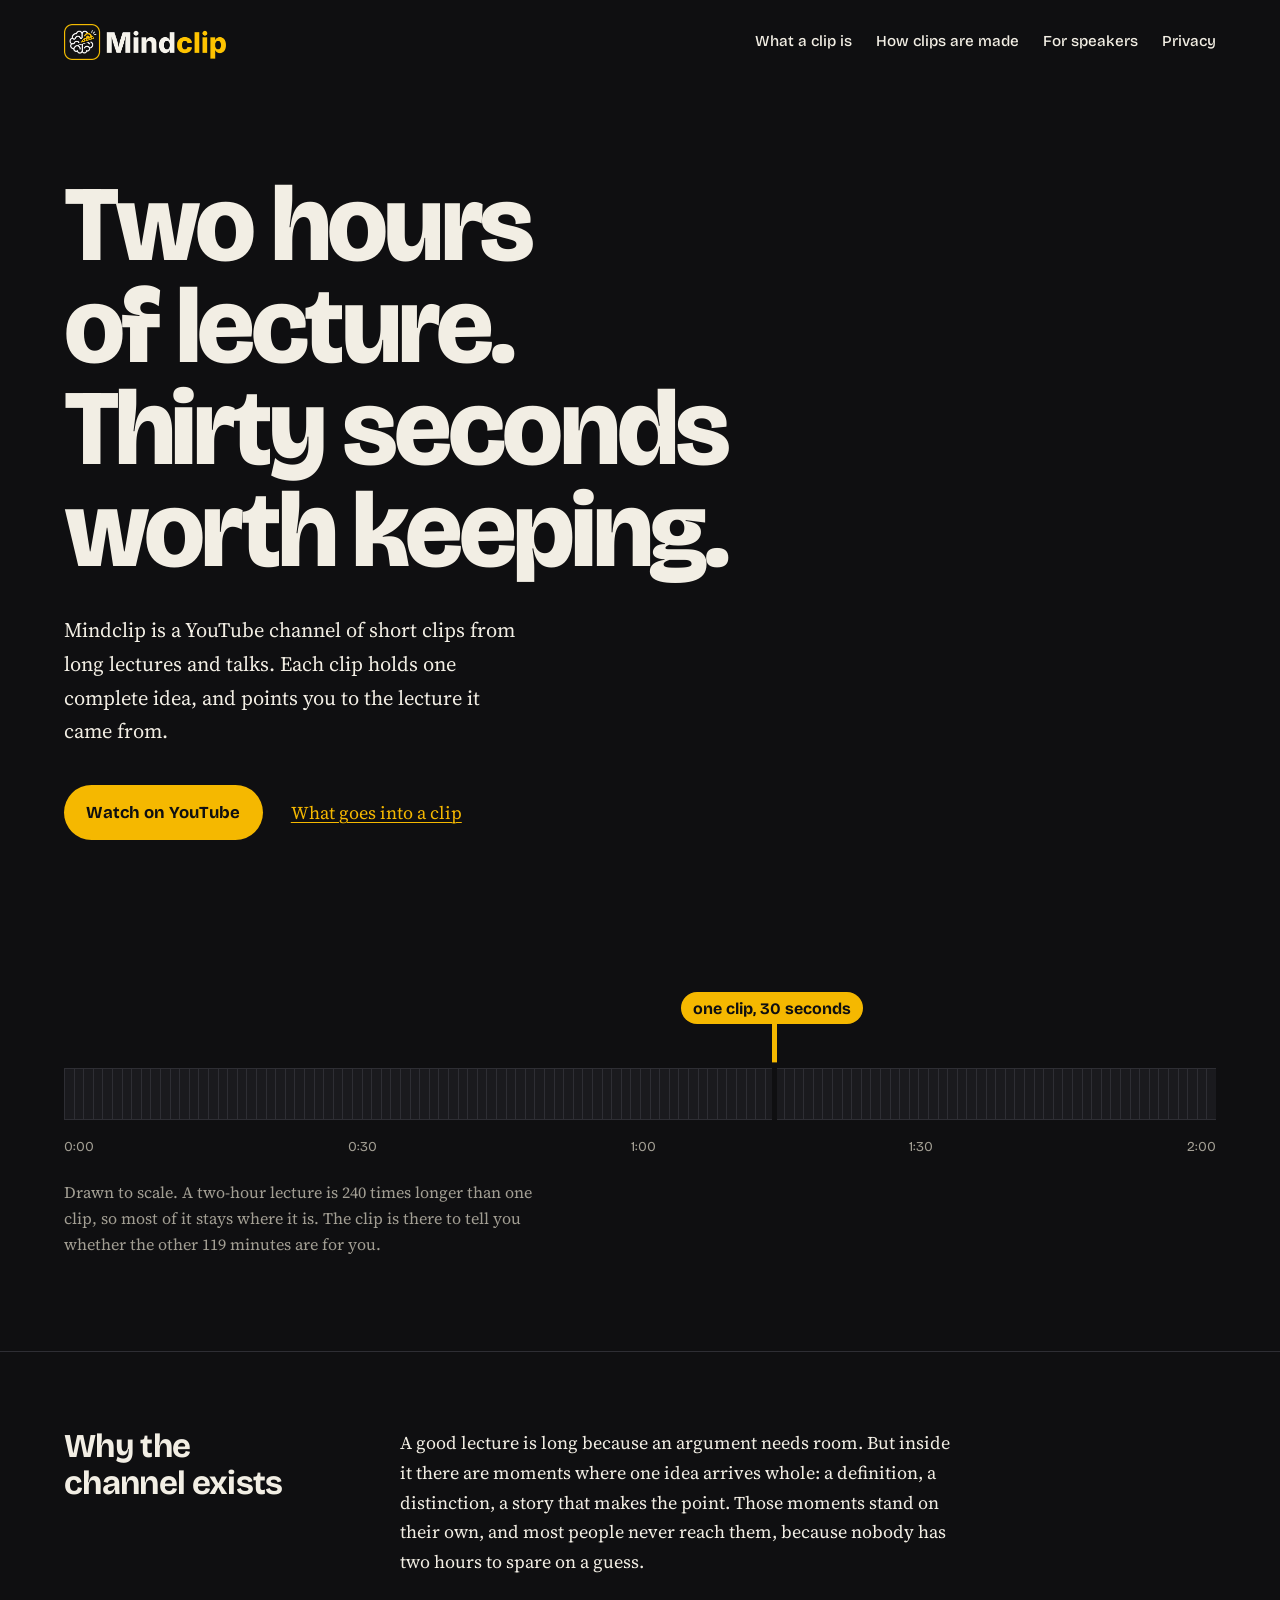
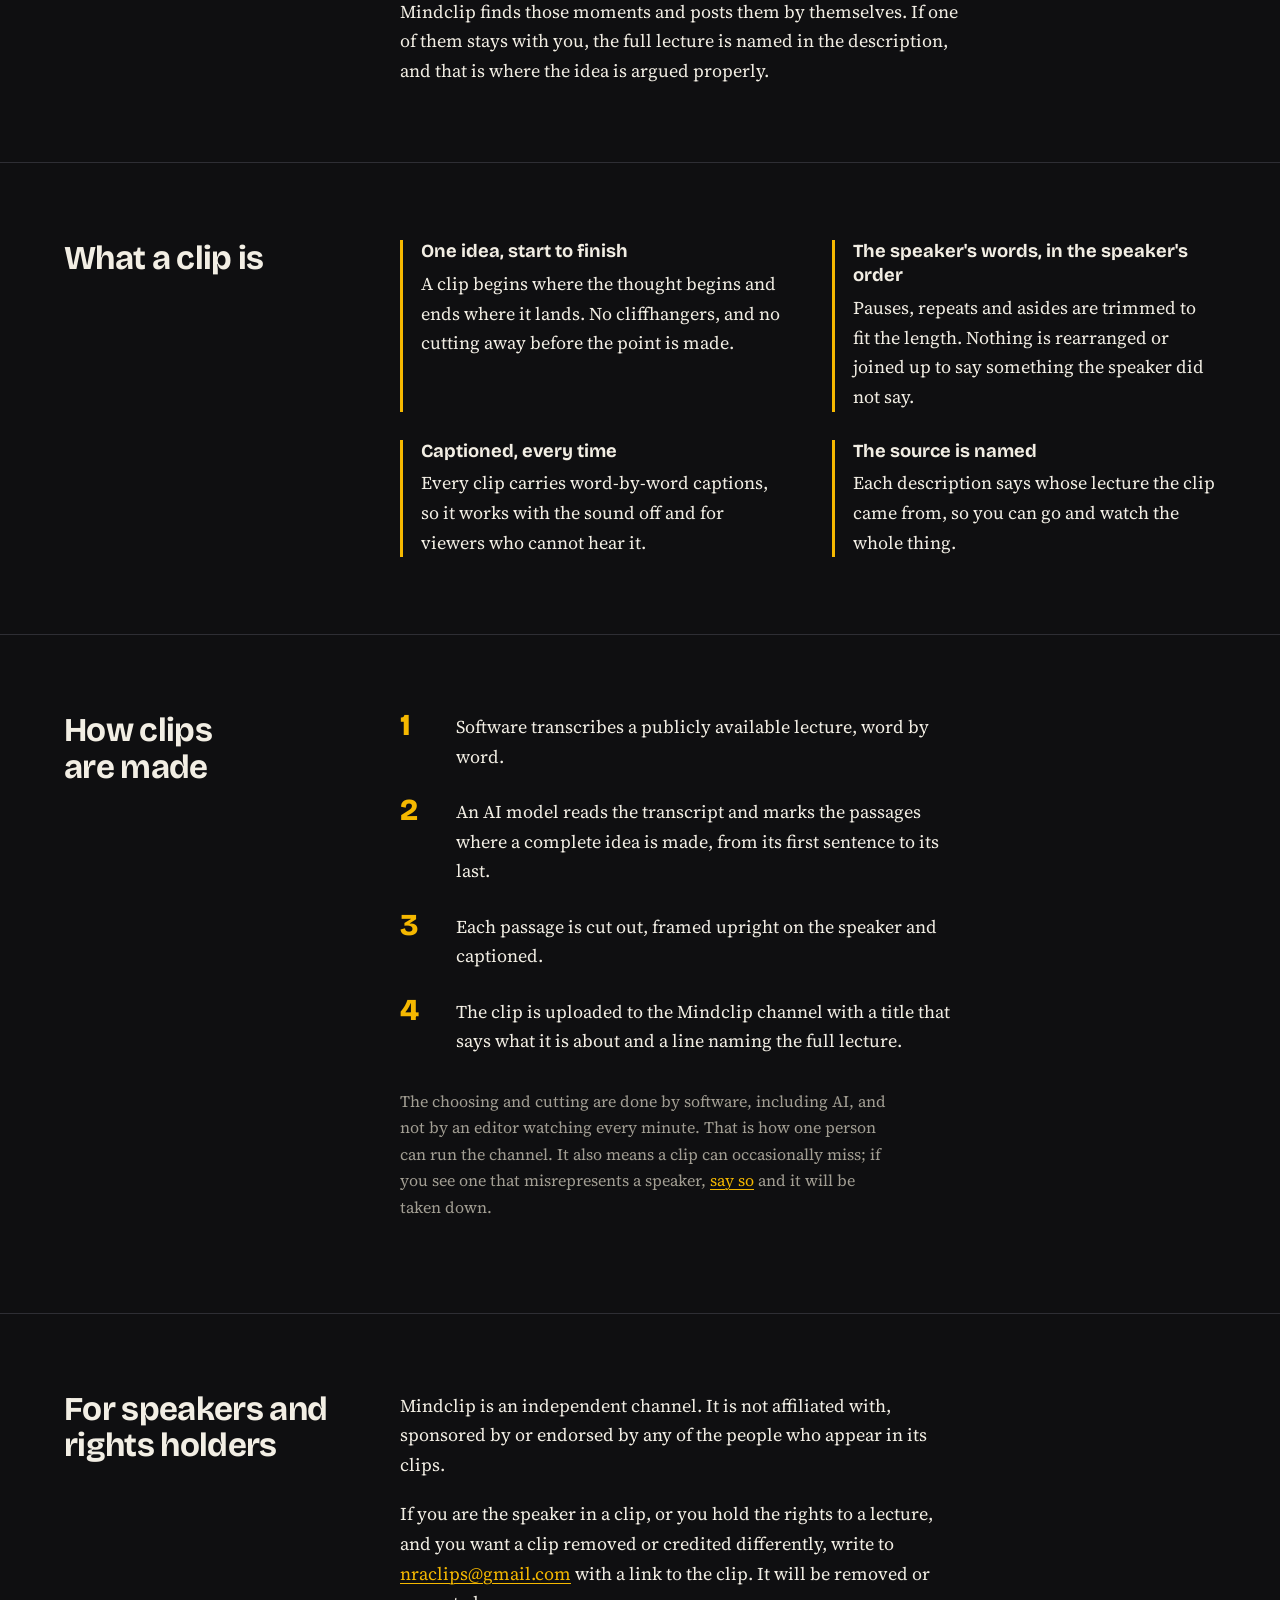
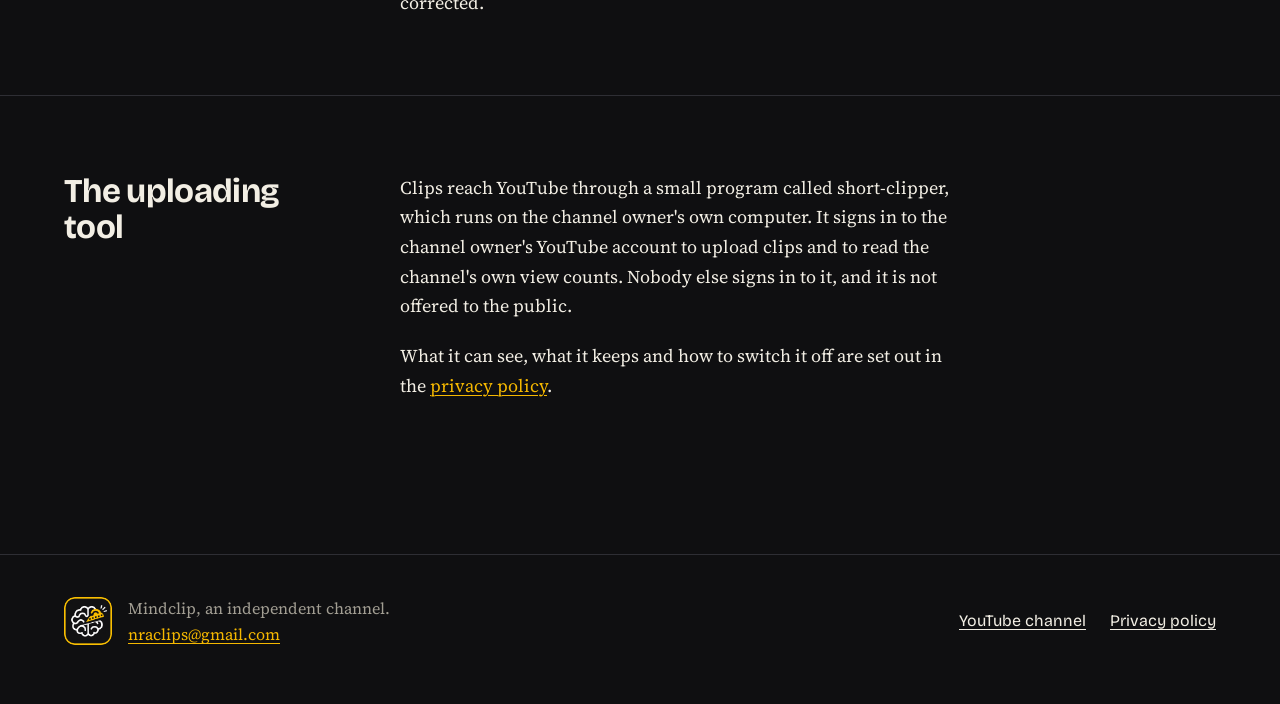
==== index.html @ 2b052914 "Add Mindclip site and privacy policy" ====
<!DOCTYPE html>
<html lang="en">
<head>
<meta charset="utf-8">
<meta name="viewport" content="width=device-width, initial-scale=1">
<title>Mindclip: one idea from a long lecture, in about thirty seconds</title>
<meta name="description" content="Mindclip posts short clips from long lectures and talks: one complete idea each, captioned, with a pointer to the full lecture.">
<link rel="icon" href="favicon.png">
<link rel="preconnect" href="https://fonts.googleapis.com">
<link rel="preconnect" href="https://fonts.gstatic.com" crossorigin>
<link href="https://fonts.googleapis.com/css2?family=Bricolage+Grotesque:opsz,wght@12..96,500;12..96,700;12..96,800&family=Source+Serif+4:ital,opsz,wght@0,8..60,400;0,8..60,600;1,8..60,400&display=swap" rel="stylesheet">
<link rel="stylesheet" href="style.css">
</head>
<body>

<header class="wrap top">
  <a href="./" aria-label="Mindclip home"><img src="wordmark.png" alt="Mindclip" width="640" height="142"></a>
  <nav aria-label="Sections">
    <a href="#clips">What a clip is</a>
    <a href="#made">How clips are made</a>
    <a href="#speakers">For speakers</a>
    <a href="privacy.html">Privacy</a>
  </nav>
</header>

<main>
  <div class="wrap hero">
    <h1>Two hours of lecture. Thirty seconds worth keeping.</h1>
    <p class="lede">Mindclip is a YouTube channel of short clips from long lectures and talks. Each clip holds one complete idea, and points you to the lecture it came from.</p>
    <div class="actions">
      <a class="button" href="https://www.youtube.com/@mind-clip-v1">Watch on YouTube</a>
      <a href="#clips">What goes into a clip</a>
    </div>

    <figure class="cut" aria-label="A two-hour lecture drawn as a strip, with one thirty-second clip lifted out of it.">
      <div class="stage" aria-hidden="true">
        <div class="reel"></div>
        <div class="gap"></div>
        <div class="sliver"></div>
        <div class="lead"></div>
        <div class="clip">one clip, 30 seconds</div>
        <div class="scale"><span>0:00</span><span>0:30</span><span>1:00</span><span>1:30</span><span>2:00</span></div>
      </div>
      <figcaption>Drawn to scale. A two-hour lecture is 240 times longer than one clip, so most of it stays where it is. The clip is there to tell you whether the other 119 minutes are for you.</figcaption>
    </figure>
  </div>

  <section id="why">
    <div class="wrap split">
      <h2>Why the channel exists</h2>
      <div class="prose">
        <p>A good lecture is long because an argument needs room. But inside it there are moments where one idea arrives whole: a definition, a distinction, a story that makes the point. Those moments stand on their own, and most people never reach them, because nobody has two hours to spare on a guess.</p>
        <p>Mindclip finds those moments and posts them by themselves. If one of them stays with you, the full lecture is named in the description, and that is where the idea is argued properly.</p>
      </div>
    </div>
  </section>

  <section id="clips">
    <div class="wrap split">
      <h2>What a clip is</h2>
      <ul class="promises">
        <li>
          <h3>One idea, start to finish</h3>
          <p>A clip begins where the thought begins and ends where it lands. No cliffhangers, and no cutting away before the point is made.</p>
        </li>
        <li>
          <h3>The speaker's words, in the speaker's order</h3>
          <p>Pauses, repeats and asides are trimmed to fit the length. Nothing is rearranged or joined up to say something the speaker did not say.</p>
        </li>
        <li>
          <h3>Captioned, every time</h3>
          <p>Every clip carries word-by-word captions, so it works with the sound off and for viewers who cannot hear it.</p>
        </li>
        <li>
          <h3>The source is named</h3>
          <p>Each description says whose lecture the clip came from, so you can go and watch the whole thing.</p>
        </li>
      </ul>
    </div>
  </section>

  <section id="made">
    <div class="wrap split">
      <h2>How clips are made</h2>
      <div>
        <ol class="steps">
          <li><p>Software transcribes a publicly available lecture, word by word.</p></li>
          <li><p>An AI model reads the transcript and marks the passages where a complete idea is made, from its first sentence to its last.</p></li>
          <li><p>Each passage is cut out, framed upright on the speaker and captioned.</p></li>
          <li><p>The clip is uploaded to the Mindclip channel with a title that says what it is about and a line naming the full lecture.</p></li>
        </ol>
        <p class="note prose" style="margin-top:2rem">The choosing and cutting are done by software, including AI, and not by an editor watching every minute. That is how one person can run the channel. It also means a clip can occasionally miss; if you see one that misrepresents a speaker, <a href="mailto:nraclips@gmail.com">say so</a> and it will be taken down.</p>
      </div>
    </div>
  </section>

  <section id="speakers">
    <div class="wrap split">
      <h2>For speakers and rights holders</h2>
      <div class="prose">
        <p>Mindclip is an independent channel. It is not affiliated with, sponsored by or endorsed by any of the people who appear in its clips.</p>
        <p>If you are the speaker in a clip, or you hold the rights to a lecture, and you want a clip removed or credited differently, write to <a href="mailto:nraclips@gmail.com">nraclips@gmail.com</a> with a link to the clip. It will be removed or corrected.</p>
      </div>
    </div>
  </section>

  <section id="app">
    <div class="wrap split">
      <h2>The uploading tool</h2>
      <div class="prose">
        <p>Clips reach YouTube through a small program called short-clipper, which runs on the channel owner's own computer. It signs in to the channel owner's YouTube account to upload clips and to read the channel's own view counts. Nobody else signs in to it, and it is not offered to the public.</p>
        <p>What it can see, what it keeps and how to switch it off are set out in the <a href="privacy.html">privacy policy</a>.</p>
      </div>
    </div>
  </section>
</main>

<footer>
  <div class="wrap">
    <div class="who">
      <img src="mark.png" alt="" width="320" height="320">
      <span>Mindclip, an independent channel.<br><a href="mailto:nraclips@gmail.com">nraclips@gmail.com</a></span>
    </div>
    <nav aria-label="Footer">
      <a href="https://www.youtube.com/@mind-clip-v1">YouTube channel</a>
      <a href="privacy.html">Privacy policy</a>
    </nav>
  </div>
</footer>

</body>
</html>
---- style.css ----
:root {
  --ink: #0f0f11;
  --panel: #1a1a1e;
  --rule: #2e2e34;
  --chalk: #f2eee4;
  --ash: #a29e93;
  --amber: #f5b800;
  --display: "Bricolage Grotesque", "Arial Narrow", system-ui, sans-serif;
  --body: "Source Serif 4", Georgia, "Times New Roman", serif;
  --measure: 62ch;
}

* { box-sizing: border-box; }

html { background: var(--ink); color: var(--chalk); -webkit-text-size-adjust: 100%; }

body {
  margin: 0;
  font-family: var(--body);
  font-size: 1.125rem;
  line-height: 1.65;
  font-optical-sizing: auto;
}

a { color: var(--amber); text-underline-offset: 0.18em; text-decoration-thickness: 1px; }
a:hover { text-decoration-thickness: 2px; }
a:focus-visible, .button:focus-visible { outline: 2px solid var(--amber); outline-offset: 4px; border-radius: 2px; }

.wrap { width: min(100% - 3rem, 72rem); margin-inline: auto; }

/* ---------- top bar ---------- */
.top { display: flex; flex-wrap: wrap; align-items: center; justify-content: space-between; gap: 0.75rem 1.5rem; padding-block: 1.5rem; }
.top img { display: block; height: 2.25rem; width: auto; }
.top nav { display: flex; flex-wrap: wrap; gap: 0.25rem 1.5rem; font-family: var(--display); font-size: 0.95rem; font-weight: 500; }
.top nav a { color: var(--chalk); text-decoration: none; }
.top nav a:hover { color: var(--amber); }

/* ---------- hero ---------- */
.hero { padding-block: clamp(2.5rem, 7vw, 6rem) 0; }
.hero h1 {
  font-family: var(--display);
  font-weight: 800;
  font-size: clamp(2.6rem, 8.4vw, 7rem);
  line-height: 0.95;
  letter-spacing: -0.035em;
  margin: 0;
  max-width: 13ch;
  text-wrap: balance;
}
.hero .lede { font-size: clamp(1.15rem, 1.6vw, 1.4rem); max-width: 46ch; margin: 2rem 0 0; color: var(--chalk); }
.hero .actions { display: flex; flex-wrap: wrap; align-items: center; gap: 1rem 1.75rem; margin-top: 2.25rem; }

.button {
  display: inline-block;
  font-family: var(--display);
  font-weight: 700;
  font-size: 1.05rem;
  color: var(--ink);
  background: var(--amber);
  padding: 0.85rem 1.4rem;
  border-radius: 999px;
  text-decoration: none;
}
.button:hover { background: #ffd23d; }

/* ---------- the cut: a two-hour lecture with thirty seconds lifted out ---------- */
.cut { margin: clamp(3.5rem, 8vw, 6.5rem) 0 0; padding-bottom: 1rem; }
.cut .stage { position: relative; height: 13.5rem; }
.cut .reel {
  position: absolute; left: 0; right: 0; bottom: 2.4rem; height: 3.25rem;
  background:
    repeating-linear-gradient(90deg, var(--rule) 0 1px, transparent 1px calc(100% / 120)),
    linear-gradient(var(--panel), var(--panel));
  border-block: 1px solid var(--rule);
}
.cut .gap { position: absolute; bottom: 2.4rem; left: 61.5%; width: 0.42%; min-width: 4px; height: 3.25rem; background: var(--ink); }
.cut .sliver {
  position: absolute; bottom: 2.4rem; left: 61.5%; width: 0.42%; min-width: 4px; height: 3.25rem;
  background: var(--amber);
  animation: lift 900ms cubic-bezier(.2,.8,.2,1) 500ms both;
}
.cut .lead { position: absolute; left: calc(61.5% + 2px); bottom: 6.6rem; width: 1px; height: 1.6rem; background: var(--amber); animation: fade 500ms ease 1200ms both; }
.cut .clip {
  position: absolute; left: 61.5%; bottom: 8.4rem; transform: translateX(-50%);
  font-family: var(--display); font-weight: 700; font-size: 1rem; line-height: 1.2; white-space: nowrap;
  color: var(--ink); background: var(--amber); padding: 0.4rem 0.75rem; border-radius: 999px;
  animation: fade 500ms ease 1300ms both;
}
.cut .scale { position: absolute; left: 0; right: 0; bottom: 0; display: flex; justify-content: space-between;
  font-family: var(--display); font-size: 0.85rem; color: var(--ash); }
.cut figcaption { max-width: var(--measure); margin-top: 1.25rem; color: var(--ash); font-size: 1rem; }

@keyframes lift { from { transform: translateY(0); } to { transform: translateY(-3.6rem); } }
@keyframes fade { from { opacity: 0; } to { opacity: 1; } }
@media (prefers-reduced-motion: reduce) {
  .cut .sliver { animation: none; transform: translateY(-3.6rem); }
  .cut .lead, .cut .clip { animation: none; }
}

/* ---------- sections ---------- */
main > section { border-top: 1px solid var(--rule); padding-block: clamp(3rem, 6vw, 5rem); }
main > section:first-of-type { margin-top: clamp(3rem, 6vw, 5rem); }
.split { display: grid; gap: 1.25rem 4rem; grid-template-columns: minmax(0, 1fr); }
@media (min-width: 60rem) { .split { grid-template-columns: 17rem minmax(0, 1fr); } }

h2 { font-family: var(--display); font-weight: 700; font-size: clamp(1.6rem, 2.6vw, 2.1rem); line-height: 1.1; letter-spacing: -0.02em; margin: 0; text-wrap: balance; }
.prose { max-width: var(--measure); }
.prose > :first-child { margin-top: 0; }
.prose > :last-child { margin-bottom: 0; }
.prose p { margin: 0 0 1.1em; }
h3 { font-family: var(--display); font-weight: 700; font-size: 1.15rem; line-height: 1.3; margin: 0 0 0.3rem; }

/* promises: a plain list, no numbering because order does not matter */
.promises { list-style: none; margin: 0; padding: 0; display: grid; gap: 1.75rem 3rem; max-width: 56rem; }
@media (min-width: 44rem) { .promises { grid-template-columns: 1fr 1fr; } }
.promises li { border-left: 3px solid var(--amber); padding-left: 1.1rem; }
.promises p { margin: 0; color: var(--chalk); }

/* steps: numbered because this really is a sequence */
.steps { list-style: none; counter-reset: step; margin: 0; padding: 0; max-width: var(--measure); }
.steps li { counter-increment: step; position: relative; padding: 0 0 1.6rem 3.5rem; }
.steps li::before {
  content: counter(step);
  position: absolute; left: 0; top: -0.1rem;
  font-family: var(--display); font-weight: 800; font-size: 1.9rem; line-height: 1; color: var(--amber);
}
.steps li:last-child { padding-bottom: 0; }
.steps p { margin: 0; }

.note { color: var(--ash); font-size: 1rem; }

/* ---------- footer ---------- */
footer { border-top: 1px solid var(--rule); margin-top: clamp(3rem, 6vw, 5rem); padding-block: 2.5rem 3.5rem; color: var(--ash); font-size: 1rem; }
footer .wrap { display: flex; flex-wrap: wrap; align-items: center; gap: 1rem 2rem; justify-content: space-between; }
footer img { width: 3rem; height: 3rem; border-radius: 0.7rem; display: block; }
footer .who { display: flex; align-items: center; gap: 1rem; }
footer nav { display: flex; flex-wrap: wrap; gap: 0.25rem 1.5rem; font-family: var(--display); }
footer nav a { color: var(--chalk); }

/* ---------- policy page ---------- */
.doc { padding-block: clamp(2rem, 5vw, 4rem) 0; }
.doc h1 { font-family: var(--display); font-weight: 800; font-size: clamp(2.2rem, 5vw, 3.6rem); line-height: 1; letter-spacing: -0.03em; margin: 0 0 0.75rem; }
.doc .prose h2 { font-size: 1.45rem; margin: 2.4rem 0 0.6rem; }
.doc .prose ul { padding-left: 1.2rem; margin: 0 0 1.1em; }
.doc .prose li { margin-bottom: 0.4em; }
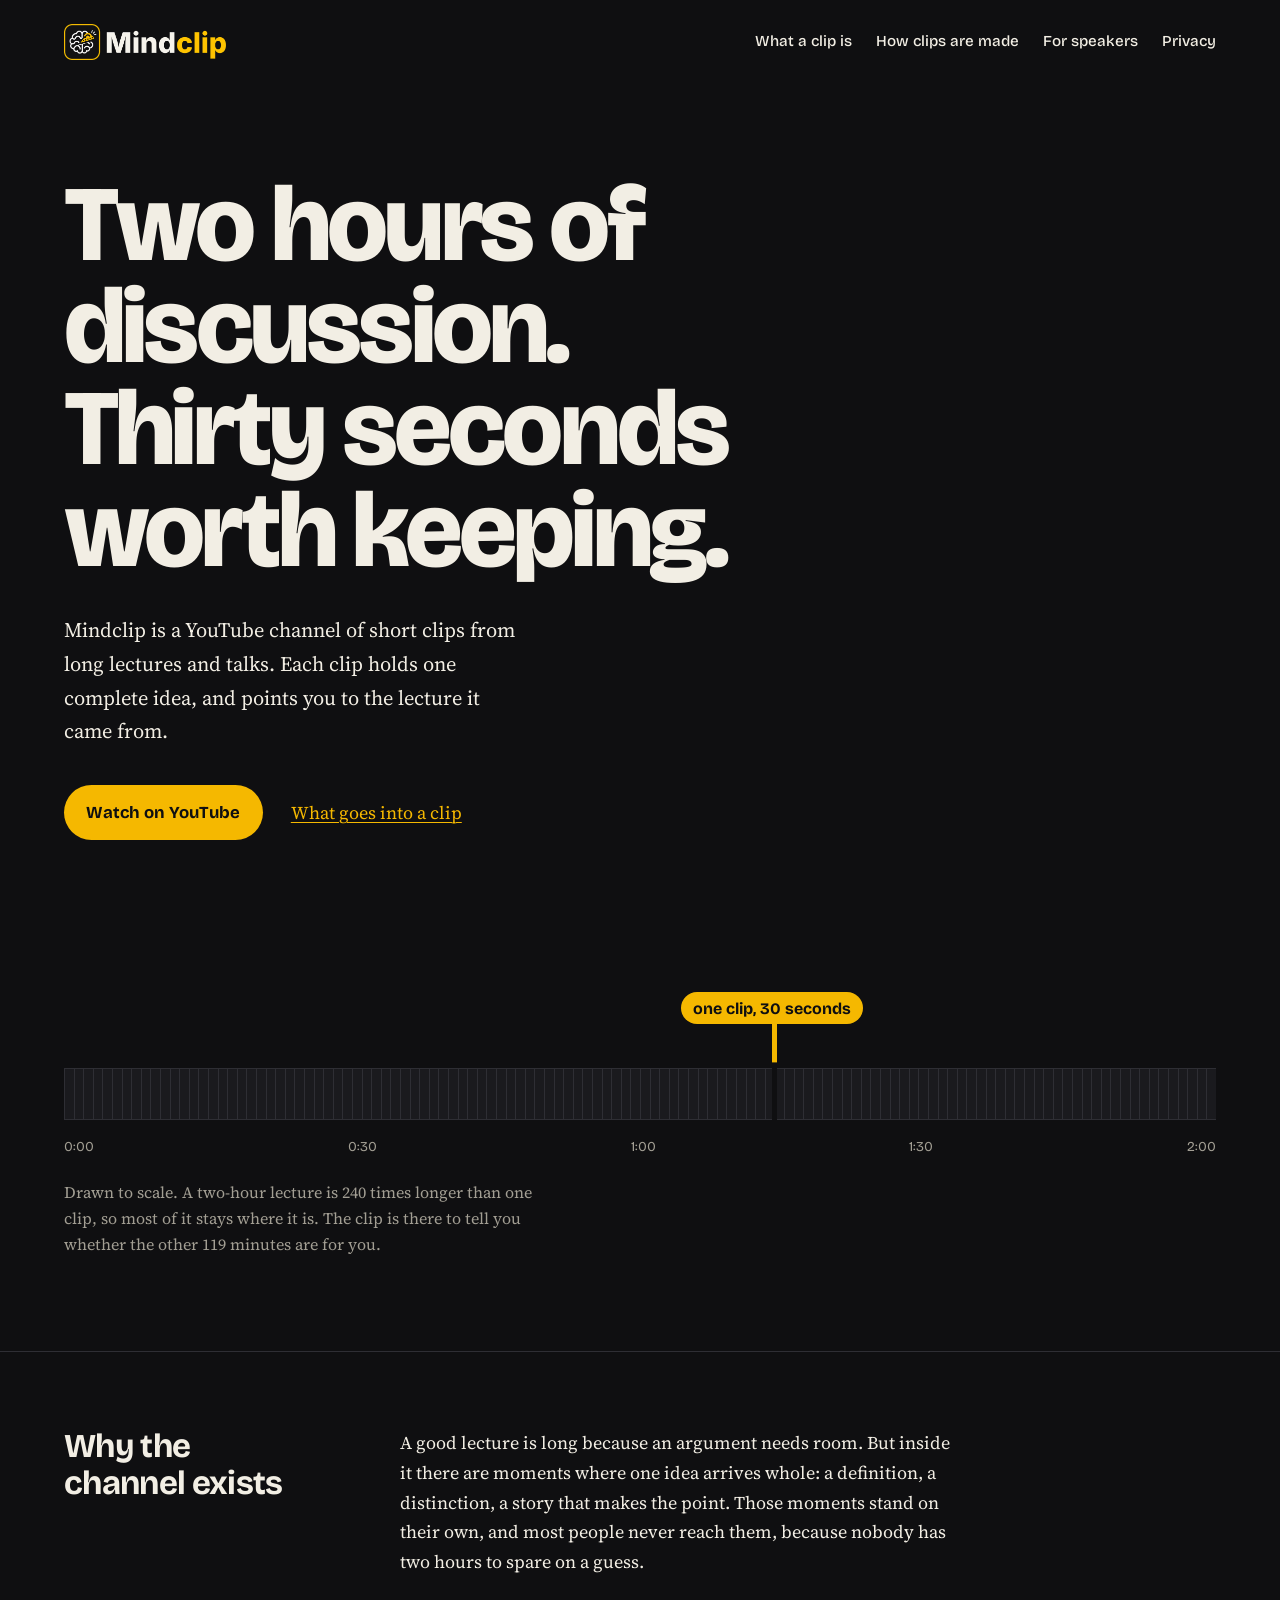
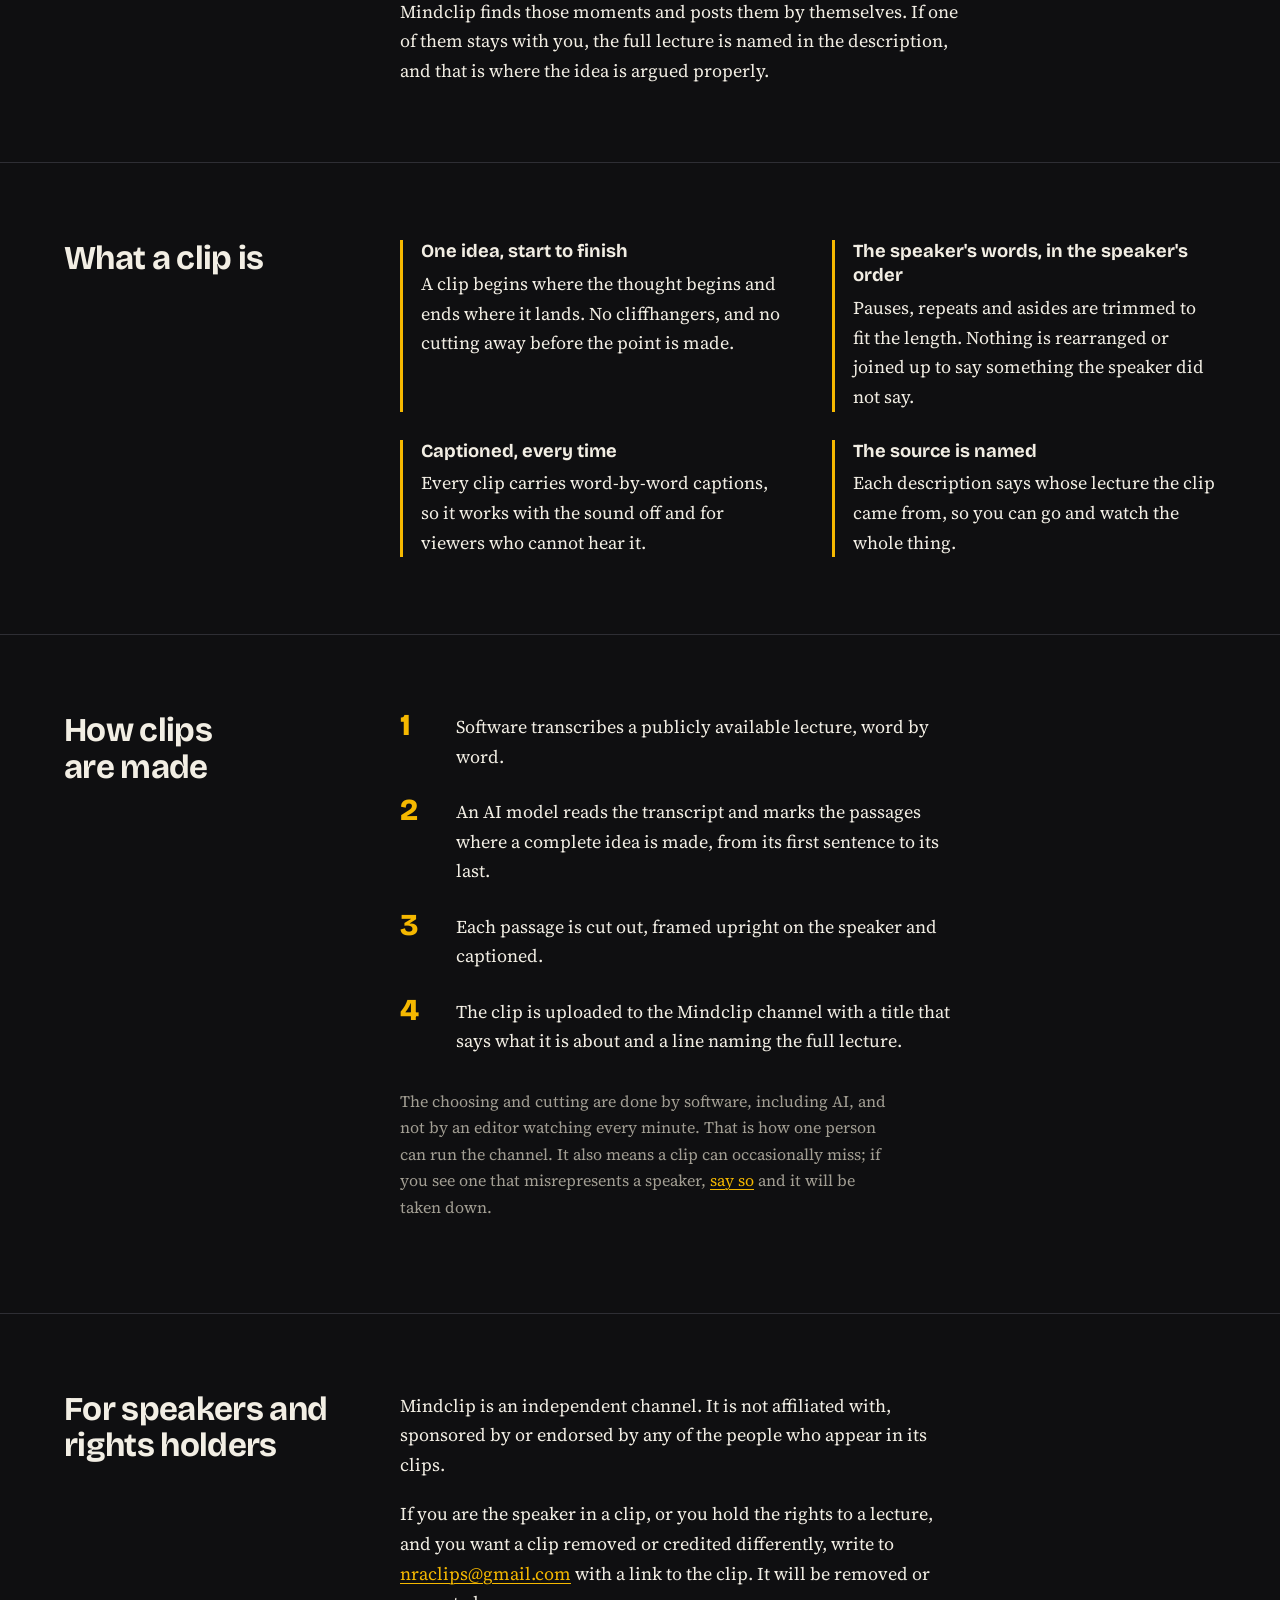
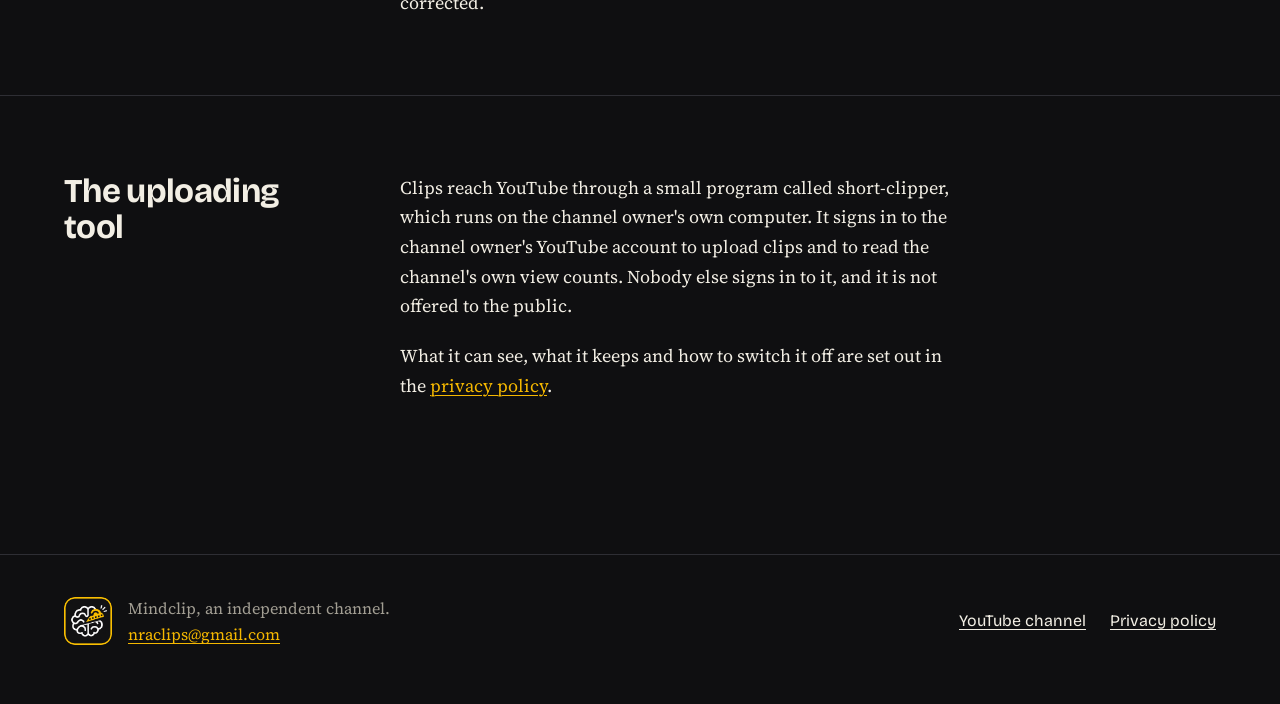
==== commit d4076204: "Headline: two hours of discussion" ====
--- a/index.html
+++ b/index.html
@@ -25,7 +25,7 @@
 
 <main>
   <div class="wrap hero">
-    <h1>Two hours of lecture. Thirty seconds worth keeping.</h1>
+    <h1>Two hours of discussion. Thirty seconds worth keeping.</h1>
     <p class="lede">Mindclip is a YouTube channel of short clips from long lectures and talks. Each clip holds one complete idea, and points you to the lecture it came from.</p>
     <div class="actions">
       <a class="button" href="https://www.youtube.com/@mind-clip-v1">Watch on YouTube</a>
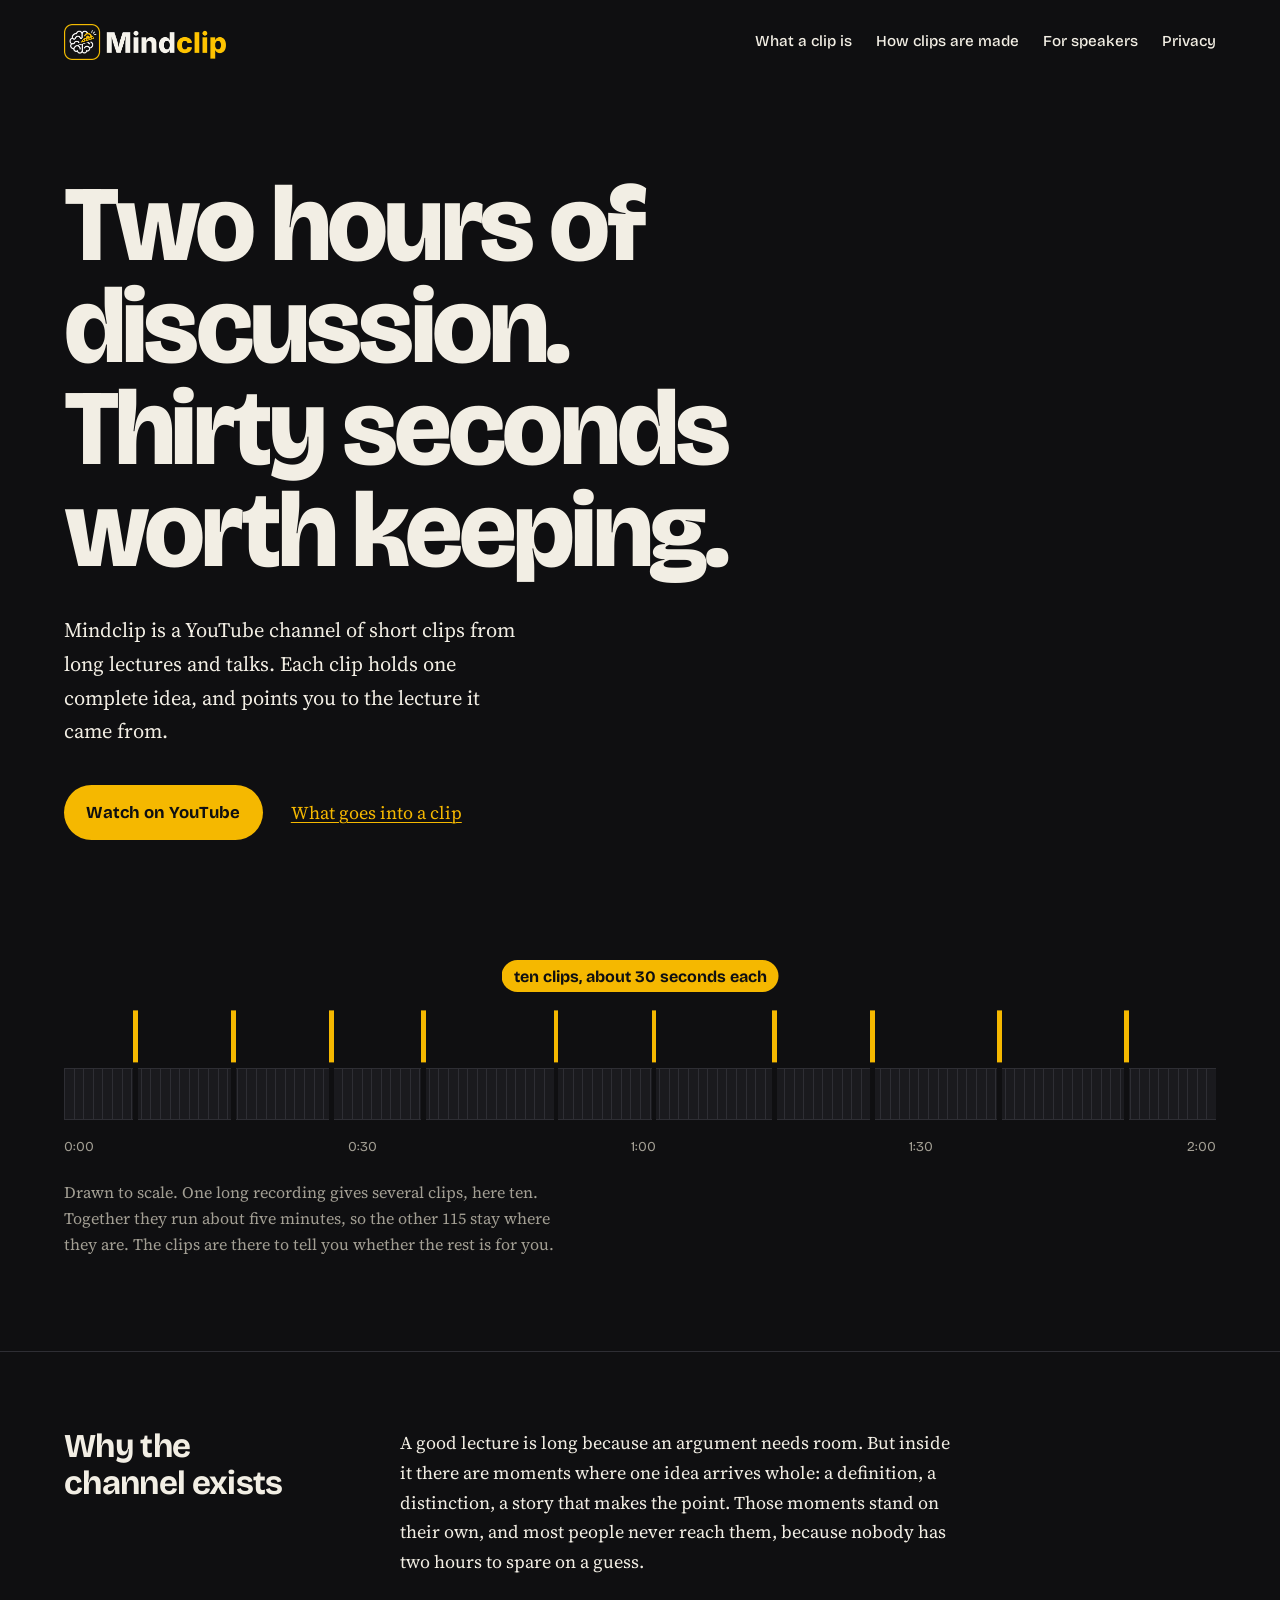
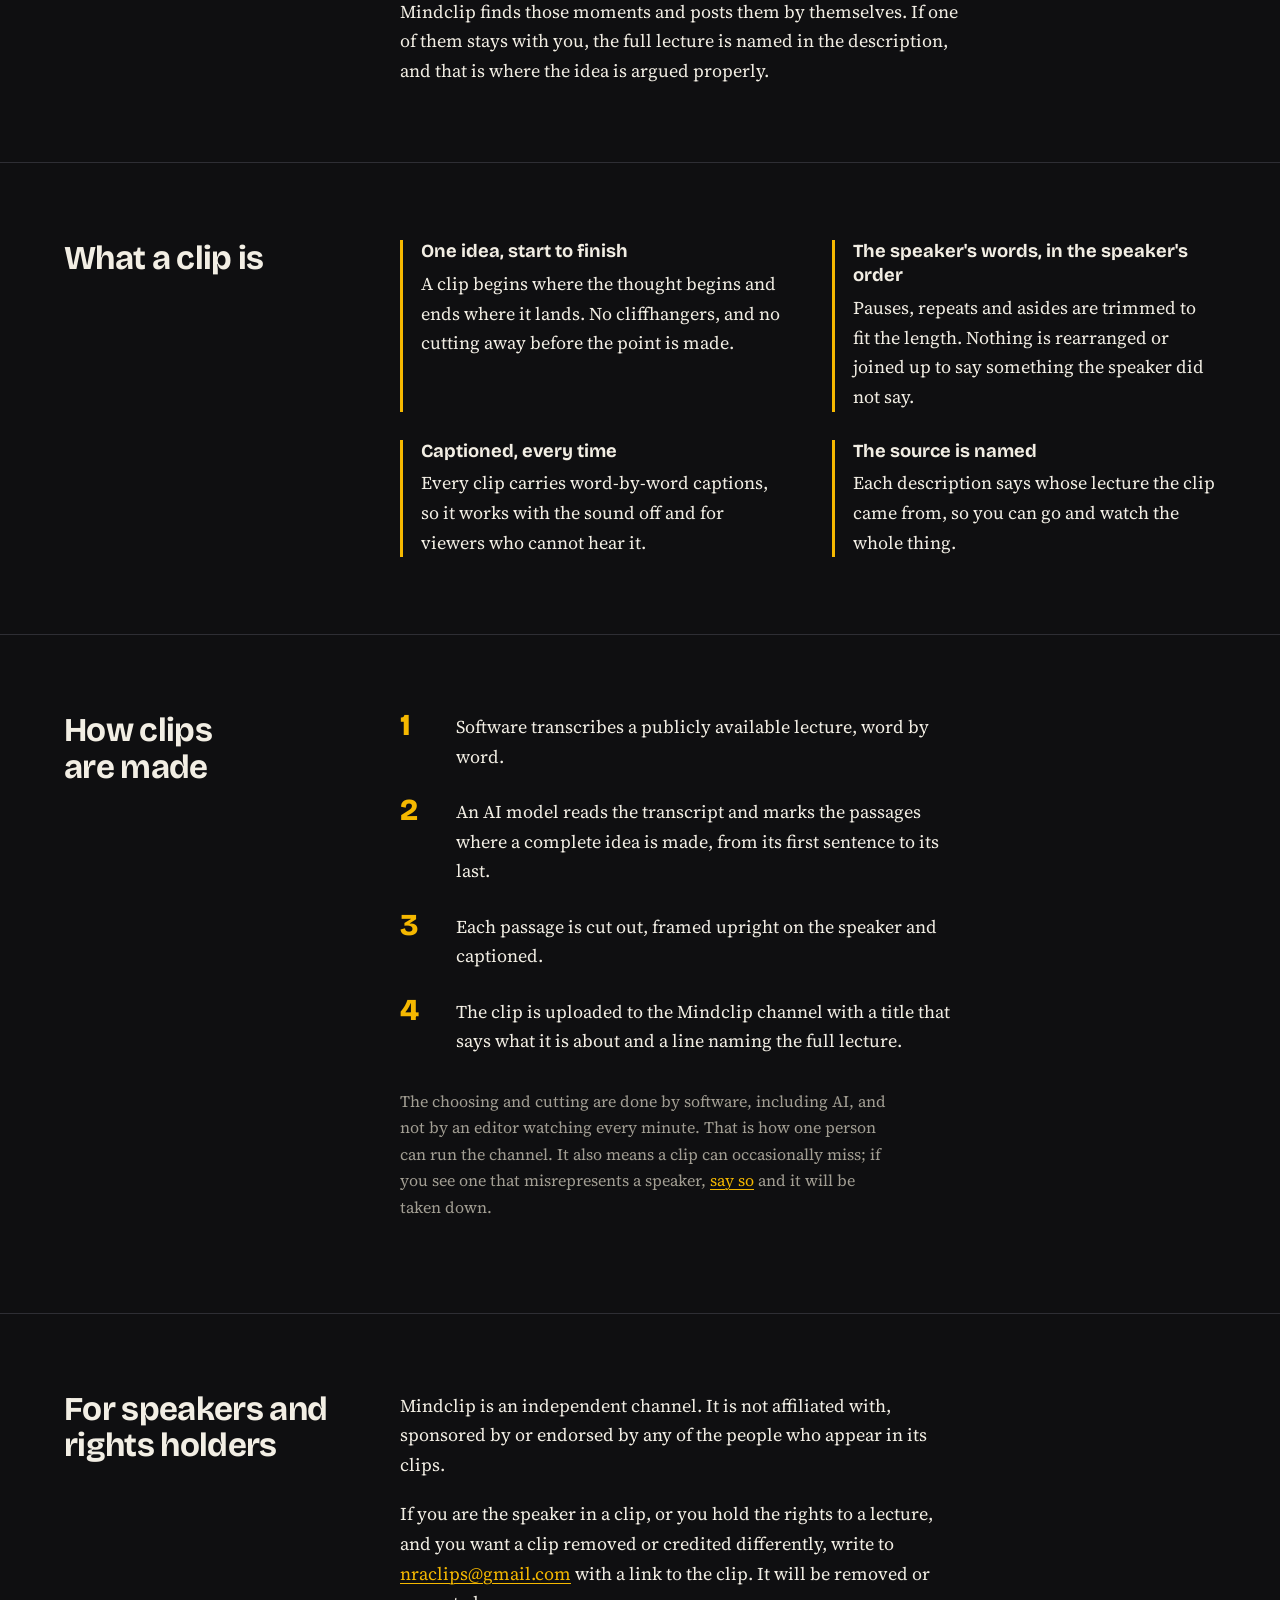
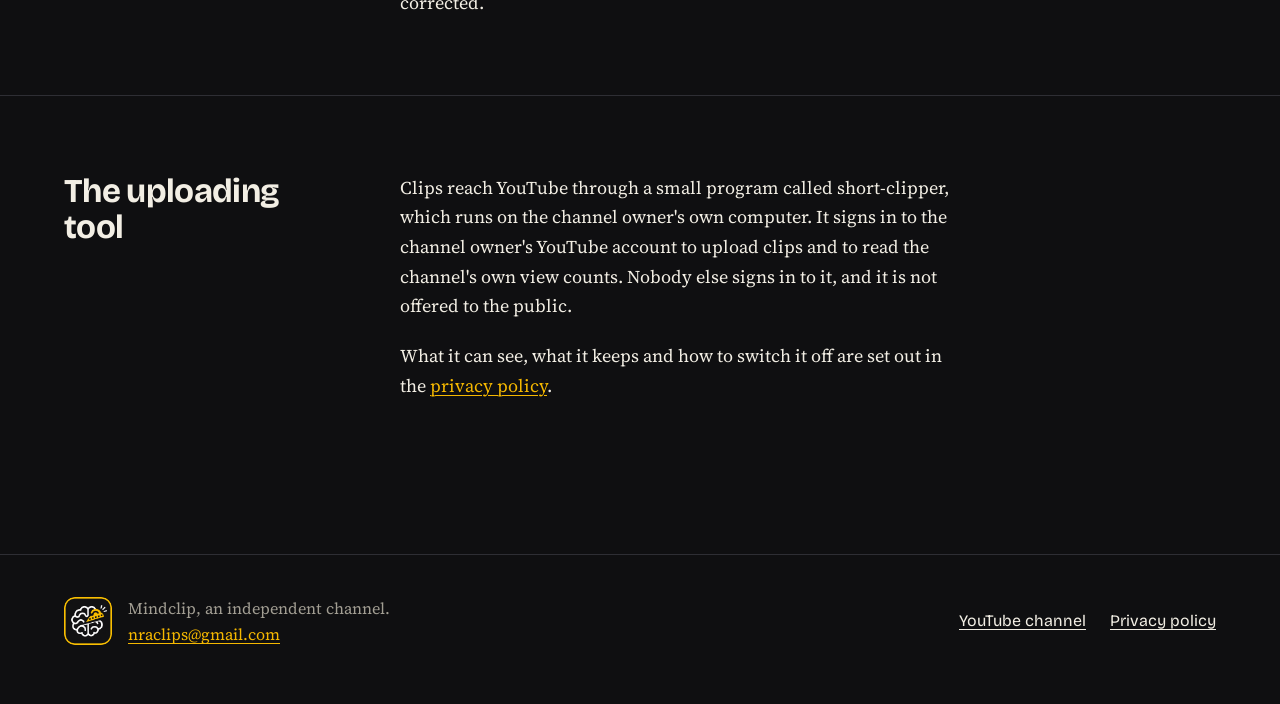
==== commit 58b82174: "Slide-in text, strip shows ten clips" ====
--- a/index.html
+++ b/index.html
@@ -10,6 +10,7 @@
 <link rel="preconnect" href="https://fonts.gstatic.com" crossorigin>
 <link href="https://fonts.googleapis.com/css2?family=Bricolage+Grotesque:opsz,wght@12..96,500;12..96,700;12..96,800&family=Source+Serif+4:ital,opsz,wght@0,8..60,400;0,8..60,600;1,8..60,400&display=swap" rel="stylesheet">
 <link rel="stylesheet" href="style.css">
+<script>document.documentElement.classList.add("js")</script>
 </head>
 <body>
 
@@ -25,30 +26,37 @@
 
 <main>
   <div class="wrap hero">
-    <h1>Two hours of discussion. Thirty seconds worth keeping.</h1>
-    <p class="lede">Mindclip is a YouTube channel of short clips from long lectures and talks. Each clip holds one complete idea, and points you to the lecture it came from.</p>
-    <div class="actions">
+    <h1 class="slide from-left">Two hours of discussion. Thirty seconds worth keeping.</h1>
+    <p class="lede slide from-right" style="--delay:150ms">Mindclip is a YouTube channel of short clips from long lectures and talks. Each clip holds one complete idea, and points you to the lecture it came from.</p>
+    <div class="actions slide from-left" style="--delay:300ms">
       <a class="button" href="https://www.youtube.com/@mind-clip-v1">Watch on YouTube</a>
       <a href="#clips">What goes into a clip</a>
     </div>
 
-    <figure class="cut" aria-label="A two-hour lecture drawn as a strip, with one thirty-second clip lifted out of it.">
+    <figure class="cut" aria-label="A two-hour recording drawn as a strip, with ten thirty-second clips lifted out of it at different points.">
       <div class="stage" aria-hidden="true">
         <div class="reel"></div>
-        <div class="gap"></div>
-        <div class="sliver"></div>
-        <div class="lead"></div>
-        <div class="clip">one clip, 30 seconds</div>
+        <span class="sliver" style="--x:6%;--d:500ms"></span>
+        <span class="sliver" style="--x:14.5%;--d:590ms"></span>
+        <span class="sliver" style="--x:23%;--d:680ms"></span>
+        <span class="sliver" style="--x:31%;--d:770ms"></span>
+        <span class="sliver" style="--x:42.5%;--d:860ms"></span>
+        <span class="sliver" style="--x:51%;--d:950ms"></span>
+        <span class="sliver" style="--x:61.5%;--d:1040ms"></span>
+        <span class="sliver" style="--x:70%;--d:1130ms"></span>
+        <span class="sliver" style="--x:81%;--d:1220ms"></span>
+        <span class="sliver" style="--x:92%;--d:1310ms"></span>
+        <div class="clip">ten clips, about 30 seconds each</div>
         <div class="scale"><span>0:00</span><span>0:30</span><span>1:00</span><span>1:30</span><span>2:00</span></div>
       </div>
-      <figcaption>Drawn to scale. A two-hour lecture is 240 times longer than one clip, so most of it stays where it is. The clip is there to tell you whether the other 119 minutes are for you.</figcaption>
+      <figcaption class="slide from-right">Drawn to scale. One long recording gives several clips, here ten. Together they run about five minutes, so the other 115 stay where they are. The clips are there to tell you whether the rest is for you.</figcaption>
     </figure>
   </div>
 
   <section id="why">
     <div class="wrap split">
-      <h2>Why the channel exists</h2>
-      <div class="prose">
+      <h2 class="slide from-left">Why the channel exists</h2>
+      <div class="prose slide from-right">
         <p>A good lecture is long because an argument needs room. But inside it there are moments where one idea arrives whole: a definition, a distinction, a story that makes the point. Those moments stand on their own, and most people never reach them, because nobody has two hours to spare on a guess.</p>
         <p>Mindclip finds those moments and posts them by themselves. If one of them stays with you, the full lecture is named in the description, and that is where the idea is argued properly.</p>
       </div>
@@ -57,21 +65,21 @@
 
   <section id="clips">
     <div class="wrap split">
-      <h2>What a clip is</h2>
+      <h2 class="slide from-left">What a clip is</h2>
       <ul class="promises">
-        <li>
+        <li class="slide from-left" style="--delay:0ms">
           <h3>One idea, start to finish</h3>
           <p>A clip begins where the thought begins and ends where it lands. No cliffhangers, and no cutting away before the point is made.</p>
         </li>
-        <li>
+        <li class="slide from-right" style="--delay:80ms">
           <h3>The speaker's words, in the speaker's order</h3>
           <p>Pauses, repeats and asides are trimmed to fit the length. Nothing is rearranged or joined up to say something the speaker did not say.</p>
         </li>
-        <li>
+        <li class="slide from-left" style="--delay:160ms">
           <h3>Captioned, every time</h3>
           <p>Every clip carries word-by-word captions, so it works with the sound off and for viewers who cannot hear it.</p>
         </li>
-        <li>
+        <li class="slide from-right" style="--delay:240ms">
           <h3>The source is named</h3>
           <p>Each description says whose lecture the clip came from, so you can go and watch the whole thing.</p>
         </li>
@@ -81,23 +89,23 @@
 
   <section id="made">
     <div class="wrap split">
-      <h2>How clips are made</h2>
+      <h2 class="slide from-left">How clips are made</h2>
       <div>
-        <ol class="steps">
+        <ol class="steps slide from-right">
           <li><p>Software transcribes a publicly available lecture, word by word.</p></li>
           <li><p>An AI model reads the transcript and marks the passages where a complete idea is made, from its first sentence to its last.</p></li>
           <li><p>Each passage is cut out, framed upright on the speaker and captioned.</p></li>
           <li><p>The clip is uploaded to the Mindclip channel with a title that says what it is about and a line naming the full lecture.</p></li>
         </ol>
-        <p class="note prose" style="margin-top:2rem">The choosing and cutting are done by software, including AI, and not by an editor watching every minute. That is how one person can run the channel. It also means a clip can occasionally miss; if you see one that misrepresents a speaker, <a href="mailto:nraclips@gmail.com">say so</a> and it will be taken down.</p>
+        <p class="note prose slide from-right" style="margin-top:2rem">The choosing and cutting are done by software, including AI, and not by an editor watching every minute. That is how one person can run the channel. It also means a clip can occasionally miss; if you see one that misrepresents a speaker, <a href="mailto:nraclips@gmail.com">say so</a> and it will be taken down.</p>
       </div>
     </div>
   </section>
 
   <section id="speakers">
     <div class="wrap split">
-      <h2>For speakers and rights holders</h2>
-      <div class="prose">
+      <h2 class="slide from-left">For speakers and rights holders</h2>
+      <div class="prose slide from-right">
         <p>Mindclip is an independent channel. It is not affiliated with, sponsored by or endorsed by any of the people who appear in its clips.</p>
         <p>If you are the speaker in a clip, or you hold the rights to a lecture, and you want a clip removed or credited differently, write to <a href="mailto:nraclips@gmail.com">nraclips@gmail.com</a> with a link to the clip. It will be removed or corrected.</p>
       </div>
@@ -106,8 +114,8 @@
 
   <section id="app">
     <div class="wrap split">
-      <h2>The uploading tool</h2>
-      <div class="prose">
+      <h2 class="slide from-left">The uploading tool</h2>
+      <div class="prose slide from-right">
         <p>Clips reach YouTube through a small program called short-clipper, which runs on the channel owner's own computer. It signs in to the channel owner's YouTube account to upload clips and to read the channel's own view counts. Nobody else signs in to it, and it is not offered to the public.</p>
         <p>What it can see, what it keeps and how to switch it off are set out in the <a href="privacy.html">privacy policy</a>.</p>
       </div>
@@ -128,5 +136,15 @@
   </div>
 </footer>
 
+<script>
+(function () {
+  var items = document.querySelectorAll(".slide");
+  if (!("IntersectionObserver" in window)) { items.forEach(function (el) { el.classList.add("in"); }); return; }
+  var io = new IntersectionObserver(function (entries) {
+    entries.forEach(function (e) { if (e.isIntersecting) { e.target.classList.add("in"); io.unobserve(e.target); } });
+  }, { threshold: 0.15 });
+  items.forEach(function (el) { io.observe(el); });
+})();
+</script>
 </body>
 </html>
--- a/style.css
+++ b/style.css
@@ -73,18 +73,16 @@
     linear-gradient(var(--panel), var(--panel));
   border-block: 1px solid var(--rule);
 }
-.cut .gap { position: absolute; bottom: 2.4rem; left: 61.5%; width: 0.42%; min-width: 4px; height: 3.25rem; background: var(--ink); }
-.cut .sliver {
-  position: absolute; bottom: 2.4rem; left: 61.5%; width: 0.42%; min-width: 4px; height: 3.25rem;
-  background: var(--amber);
-  animation: lift 900ms cubic-bezier(.2,.8,.2,1) 500ms both;
+.cut .sliver { position: absolute; bottom: 2.4rem; left: var(--x); width: 0.42%; min-width: 4px; height: 3.25rem; background: var(--ink); }
+.cut .sliver::after {
+  content: ""; position: absolute; inset: 0; background: var(--amber);
+  animation: lift 900ms cubic-bezier(.2,.8,.2,1) var(--d) both;
 }
-.cut .lead { position: absolute; left: calc(61.5% + 2px); bottom: 6.6rem; width: 1px; height: 1.6rem; background: var(--amber); animation: fade 500ms ease 1200ms both; }
 .cut .clip {
-  position: absolute; left: 61.5%; bottom: 8.4rem; transform: translateX(-50%);
+  position: absolute; left: 50%; bottom: 10.4rem; transform: translateX(-50%);
   font-family: var(--display); font-weight: 700; font-size: 1rem; line-height: 1.2; white-space: nowrap;
   color: var(--ink); background: var(--amber); padding: 0.4rem 0.75rem; border-radius: 999px;
-  animation: fade 500ms ease 1300ms both;
+  animation: fade 500ms ease 1900ms both;
 }
 .cut .scale { position: absolute; left: 0; right: 0; bottom: 0; display: flex; justify-content: space-between;
   font-family: var(--display); font-size: 0.85rem; color: var(--ash); }
@@ -92,9 +90,21 @@
 
 @keyframes lift { from { transform: translateY(0); } to { transform: translateY(-3.6rem); } }
 @keyframes fade { from { opacity: 0; } to { opacity: 1; } }
+
+/* ---------- text slides in from the side it sits on ---------- */
+main { overflow-x: clip; }
+.js .slide {
+  opacity: 0; transform: translateX(var(--from, 0));
+  transition: opacity 700ms ease var(--delay, 0ms), transform 800ms cubic-bezier(.2,.8,.2,1) var(--delay, 0ms);
+}
+.js .slide.in { opacity: 1; transform: none; }
+.from-left { --from: -4rem; }
+.from-right { --from: 4rem; }
+
 @media (prefers-reduced-motion: reduce) {
-  .cut .sliver { animation: none; transform: translateY(-3.6rem); }
-  .cut .lead, .cut .clip { animation: none; }
+  .cut .sliver::after { animation: none; transform: translateY(-3.6rem); }
+  .cut .clip { animation: none; }
+  .js .slide { opacity: 1; transform: none; transition: none; }
 }
 
 /* ---------- sections ---------- */
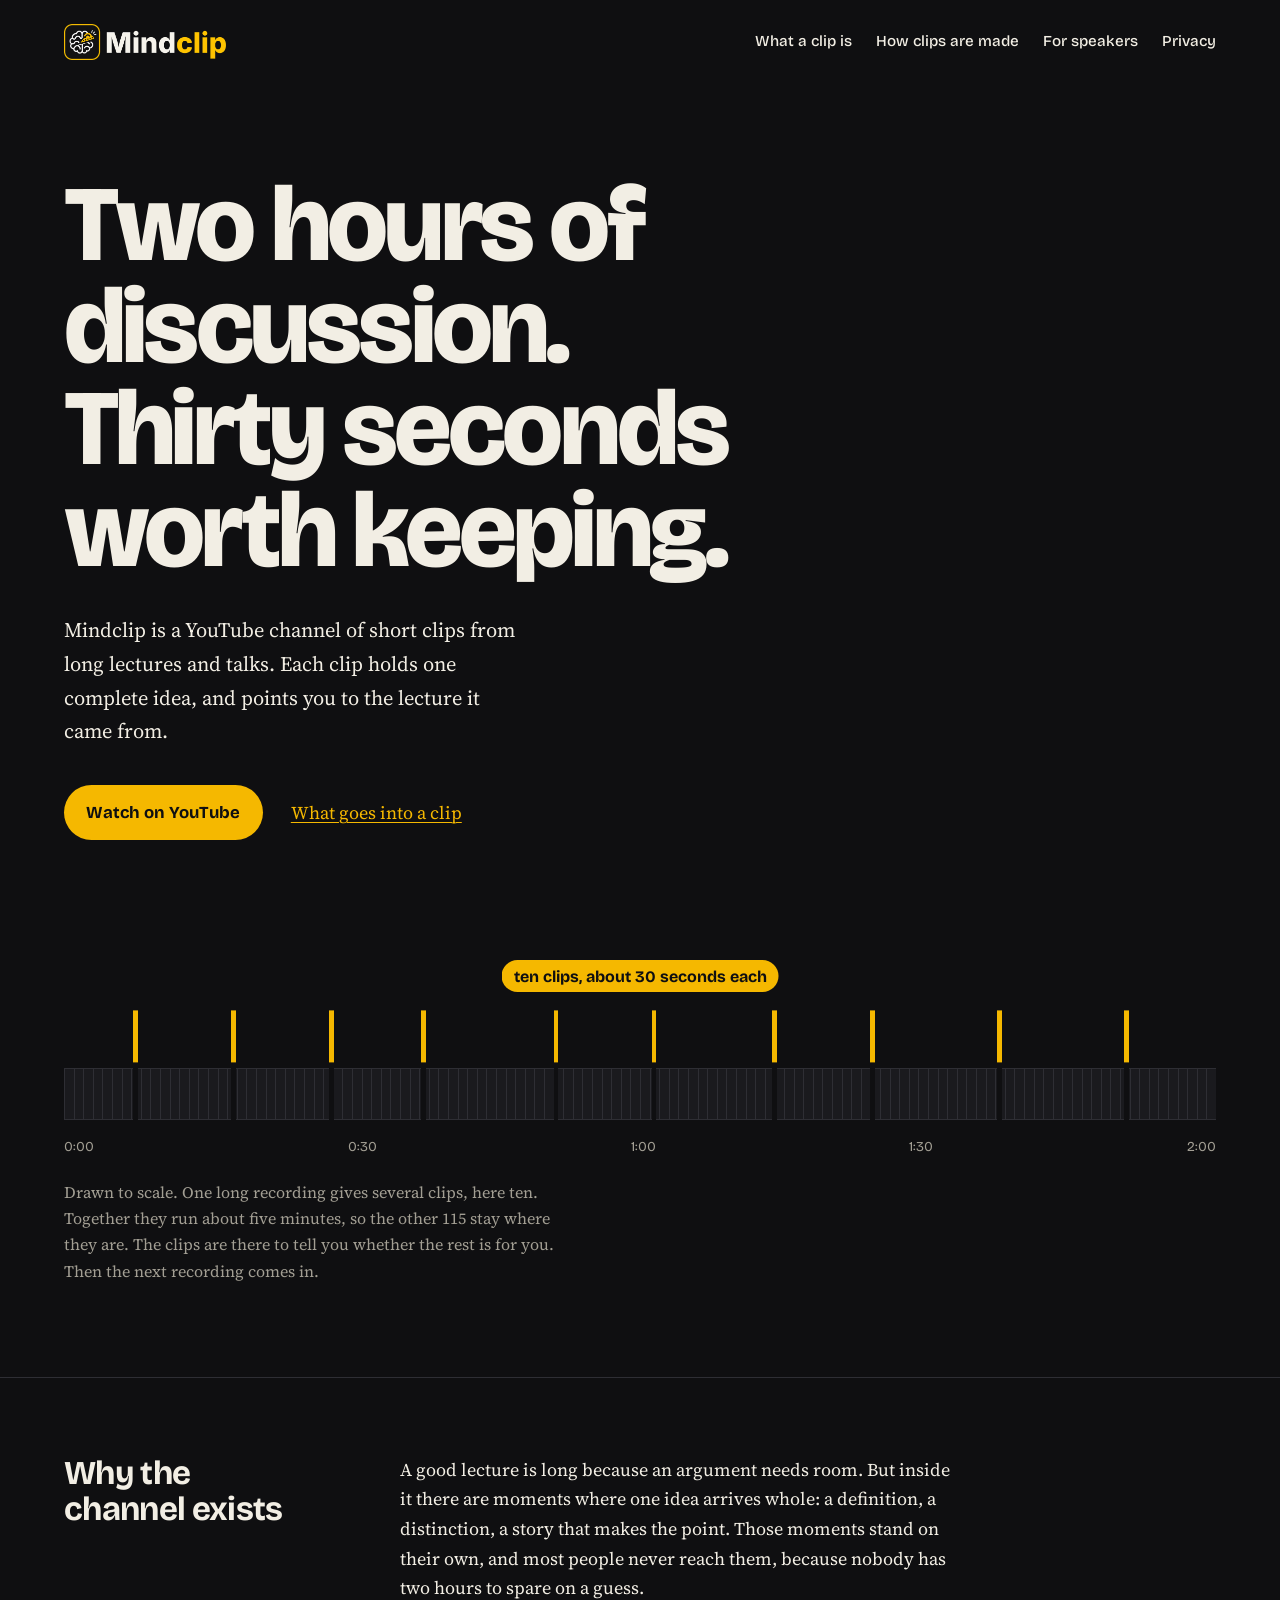
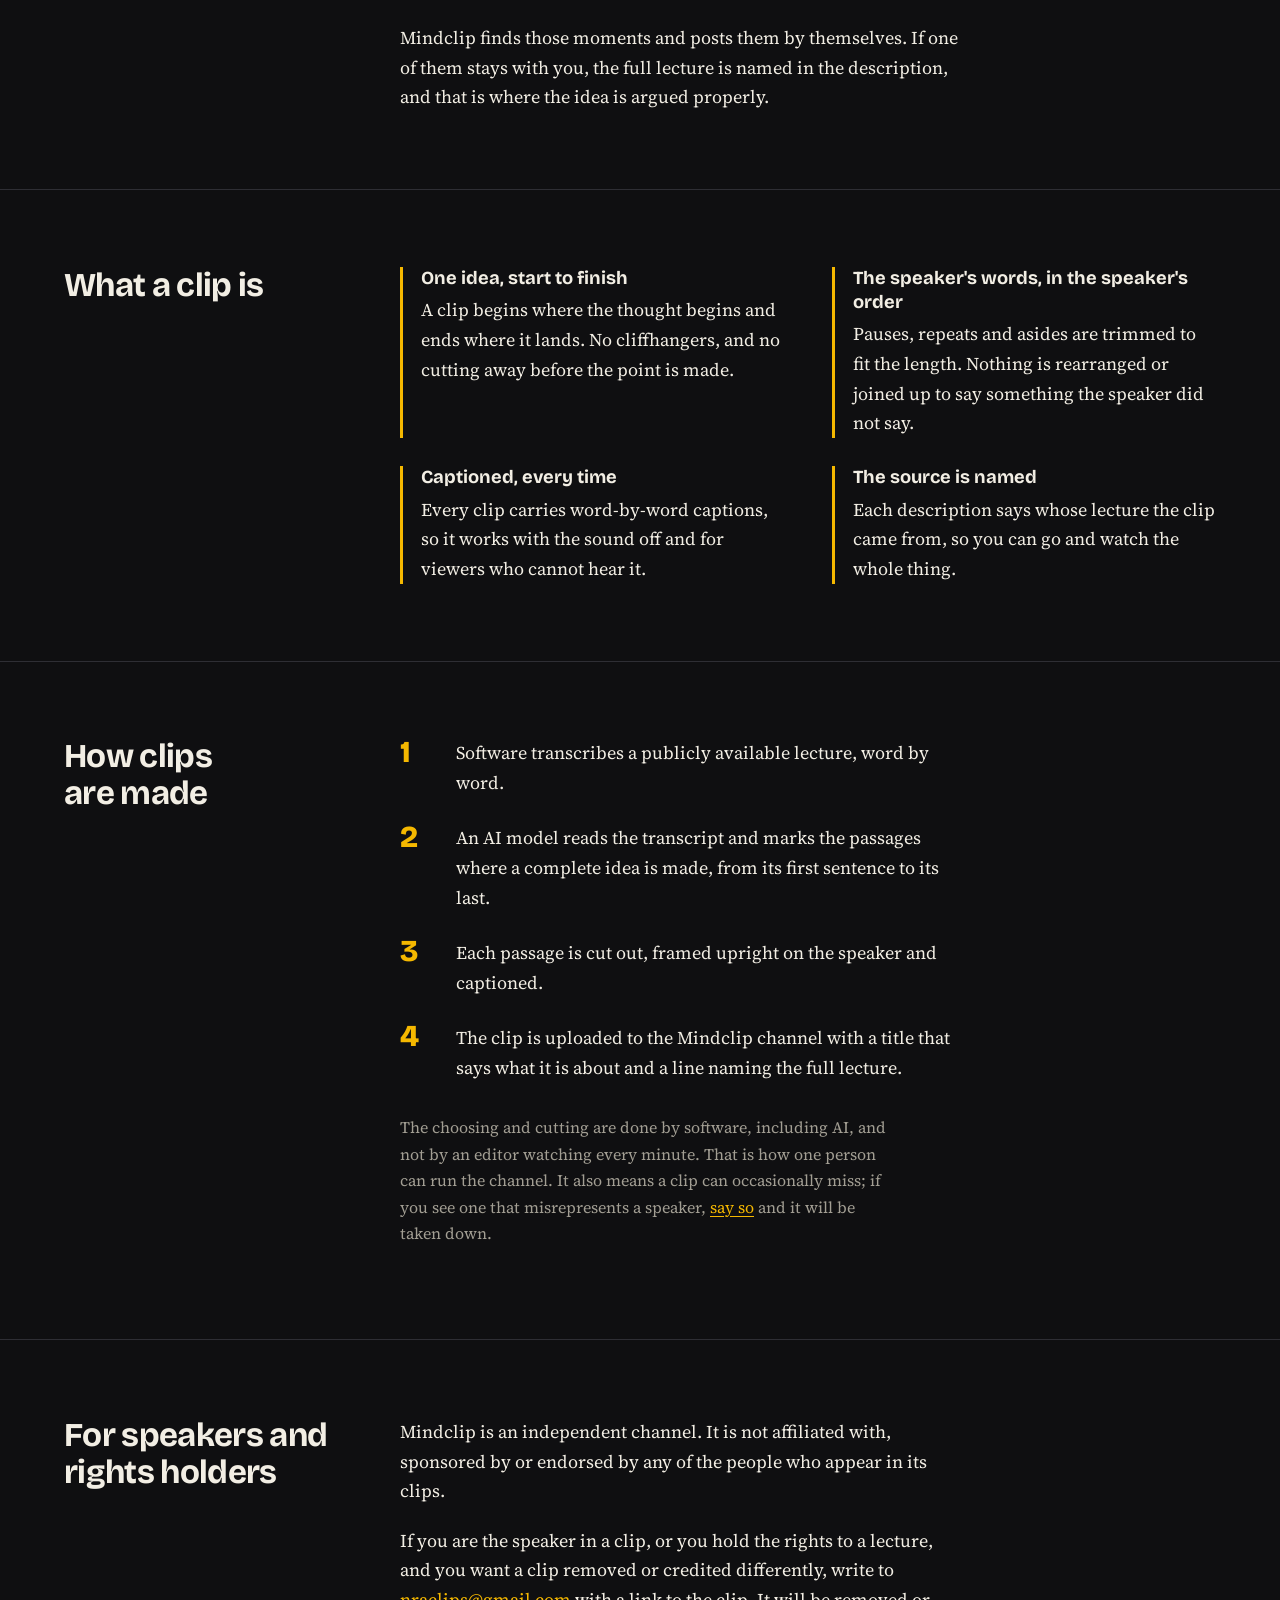
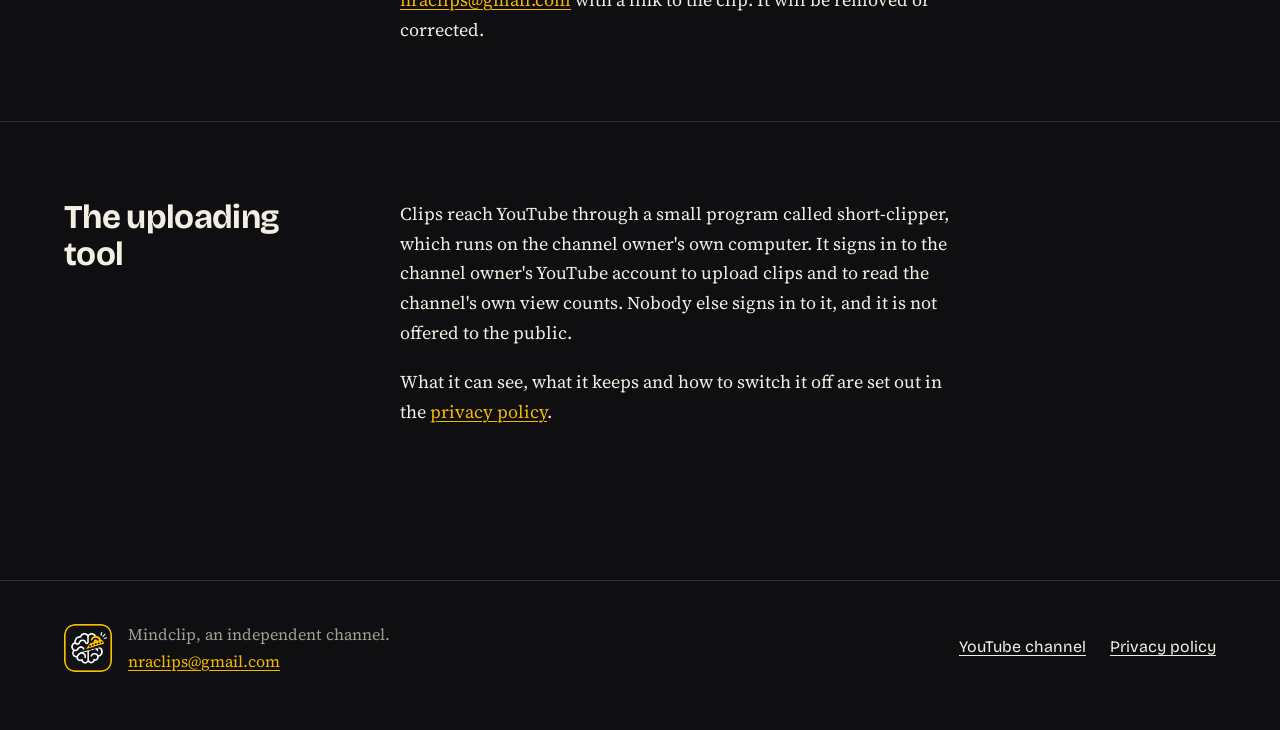
==== commit 65216413: "Strip loops through recordings" ====
--- a/index.html
+++ b/index.html
@@ -33,23 +33,25 @@
       <a href="#clips">What goes into a clip</a>
     </div>
 
-    <figure class="cut" aria-label="A two-hour recording drawn as a strip, with ten thirty-second clips lifted out of it at different points.">
+    <figure class="cut" aria-label="A two-hour recording drawn as a strip, with ten thirty-second clips lifted out of it at different points. The strip then moves on to the next recording and repeats.">
       <div class="stage" aria-hidden="true">
-        <div class="reel"></div>
-        <span class="sliver" style="--x:6%;--d:500ms"></span>
-        <span class="sliver" style="--x:14.5%;--d:590ms"></span>
-        <span class="sliver" style="--x:23%;--d:680ms"></span>
-        <span class="sliver" style="--x:31%;--d:770ms"></span>
-        <span class="sliver" style="--x:42.5%;--d:860ms"></span>
-        <span class="sliver" style="--x:51%;--d:950ms"></span>
-        <span class="sliver" style="--x:61.5%;--d:1040ms"></span>
-        <span class="sliver" style="--x:70%;--d:1130ms"></span>
-        <span class="sliver" style="--x:81%;--d:1220ms"></span>
-        <span class="sliver" style="--x:92%;--d:1310ms"></span>
+        <div class="track">
+          <div class="reel"></div>
+          <span class="sliver" style="--x:6%;--d:0ms"></span>
+          <span class="sliver" style="--x:14.5%;--d:90ms"></span>
+          <span class="sliver" style="--x:23%;--d:180ms"></span>
+          <span class="sliver" style="--x:31%;--d:270ms"></span>
+          <span class="sliver" style="--x:42.5%;--d:360ms"></span>
+          <span class="sliver" style="--x:51%;--d:450ms"></span>
+          <span class="sliver" style="--x:61.5%;--d:540ms"></span>
+          <span class="sliver" style="--x:70%;--d:630ms"></span>
+          <span class="sliver" style="--x:81%;--d:720ms"></span>
+          <span class="sliver" style="--x:92%;--d:810ms"></span>
+        </div>
         <div class="clip">ten clips, about 30 seconds each</div>
         <div class="scale"><span>0:00</span><span>0:30</span><span>1:00</span><span>1:30</span><span>2:00</span></div>
       </div>
-      <figcaption class="slide from-right">Drawn to scale. One long recording gives several clips, here ten. Together they run about five minutes, so the other 115 stay where they are. The clips are there to tell you whether the rest is for you.</figcaption>
+      <figcaption class="slide from-right">Drawn to scale. One long recording gives several clips, here ten. Together they run about five minutes, so the other 115 stay where they are. The clips are there to tell you whether the rest is for you. Then the next recording comes in.</figcaption>
     </figure>
   </div>
 
@@ -145,6 +147,34 @@
   }, { threshold: 0.15 });
   items.forEach(function (el) { io.observe(el); });
 })();
+
+/* The strip: lift ten clips, collect them, bring in the next recording, repeat. */
+(function () {
+  var stage = document.querySelector(".cut .stage");
+  if (!stage || window.matchMedia("(prefers-reduced-motion: reduce)").matches) return;
+  var slivers = stage.querySelectorAll(".sliver");
+  var sets = [
+    [6, 14.5, 23, 31, 42.5, 51, 61.5, 70, 81, 92],
+    [3.5, 11, 19.5, 34, 39.5, 55, 64, 73.5, 78.5, 88],
+    [8, 17, 26.5, 36, 45, 48.5, 59, 67.5, 84, 95]
+  ];
+  var n = 0;
+  function phase(name, ms, next) { stage.dataset.phase = name; setTimeout(next, ms); }
+  function run() {
+    var set = sets[n % sets.length]; n += 1;
+    slivers.forEach(function (el, i) { el.style.setProperty("--x", set[i] + "%"); });
+    phase("pre", 60, function () {
+      phase("enter", 950, function () {
+        phase("lift", 4200, function () {
+          phase("collect", 1500, function () {
+            phase("exit", 850, run);
+          });
+        });
+      });
+    });
+  }
+  run();
+})();
 </script>
 </body>
 </html>
--- a/style.css
+++ b/style.css
@@ -65,7 +65,8 @@
 
 /* ---------- the cut: a two-hour lecture with thirty seconds lifted out ---------- */
 .cut { margin: clamp(3.5rem, 8vw, 6.5rem) 0 0; padding-bottom: 1rem; }
-.cut .stage { position: relative; height: 13.5rem; }
+.cut .stage { position: relative; height: 13.5rem; overflow: hidden; }
+.cut .track { position: absolute; inset: 0; transition: transform 900ms cubic-bezier(.2,.8,.2,1); }
 .cut .reel {
   position: absolute; left: 0; right: 0; bottom: 2.4rem; height: 3.25rem;
   background:
@@ -76,19 +77,26 @@
 .cut .sliver { position: absolute; bottom: 2.4rem; left: var(--x); width: 0.42%; min-width: 4px; height: 3.25rem; background: var(--ink); }
 .cut .sliver::after {
   content: ""; position: absolute; inset: 0; background: var(--amber);
-  animation: lift 900ms cubic-bezier(.2,.8,.2,1) var(--d) both;
+  transform: translateY(-3.6rem);
+  transition: transform 900ms cubic-bezier(.2,.8,.2,1) var(--d), opacity 500ms ease var(--d);
 }
+/* the loop, driven by data-phase on the stage: pre, enter, lift, collect, exit */
+.cut .stage[data-phase="pre"] .track { transform: translateX(102%); transition: none; }
+.cut .stage[data-phase="exit"] .track { transform: translateX(-102%); transition-timing-function: cubic-bezier(.6,0,.8,.2); transition-duration: 800ms; }
+.cut .stage[data-phase="pre"] .sliver::after { transform: none; opacity: 1; transition: none; }
+.cut .stage[data-phase="enter"] .sliver::after { transform: none; opacity: 1; transition: none; }
+.cut .stage[data-phase="collect"] .sliver::after,
+.cut .stage[data-phase="exit"] .sliver::after { transform: translateY(-6rem); opacity: 0; }
 .cut .clip {
   position: absolute; left: 50%; bottom: 10.4rem; transform: translateX(-50%);
   font-family: var(--display); font-weight: 700; font-size: 1rem; line-height: 1.2; white-space: nowrap;
   color: var(--ink); background: var(--amber); padding: 0.4rem 0.75rem; border-radius: 999px;
-  animation: fade 500ms ease 1900ms both;
+  animation: fade 500ms ease 600ms both;
 }
 .cut .scale { position: absolute; left: 0; right: 0; bottom: 0; display: flex; justify-content: space-between;
   font-family: var(--display); font-size: 0.85rem; color: var(--ash); }
 .cut figcaption { max-width: var(--measure); margin-top: 1.25rem; color: var(--ash); font-size: 1rem; }
 
-@keyframes lift { from { transform: translateY(0); } to { transform: translateY(-3.6rem); } }
 @keyframes fade { from { opacity: 0; } to { opacity: 1; } }
 
 /* ---------- text slides in from the side it sits on ---------- */
@@ -102,7 +110,7 @@
 .from-right { --from: 4rem; }
 
 @media (prefers-reduced-motion: reduce) {
-  .cut .sliver::after { animation: none; transform: translateY(-3.6rem); }
+  .cut .sliver::after { transition: none; }
   .cut .clip { animation: none; }
   .js .slide { opacity: 1; transform: none; transition: none; }
 }
